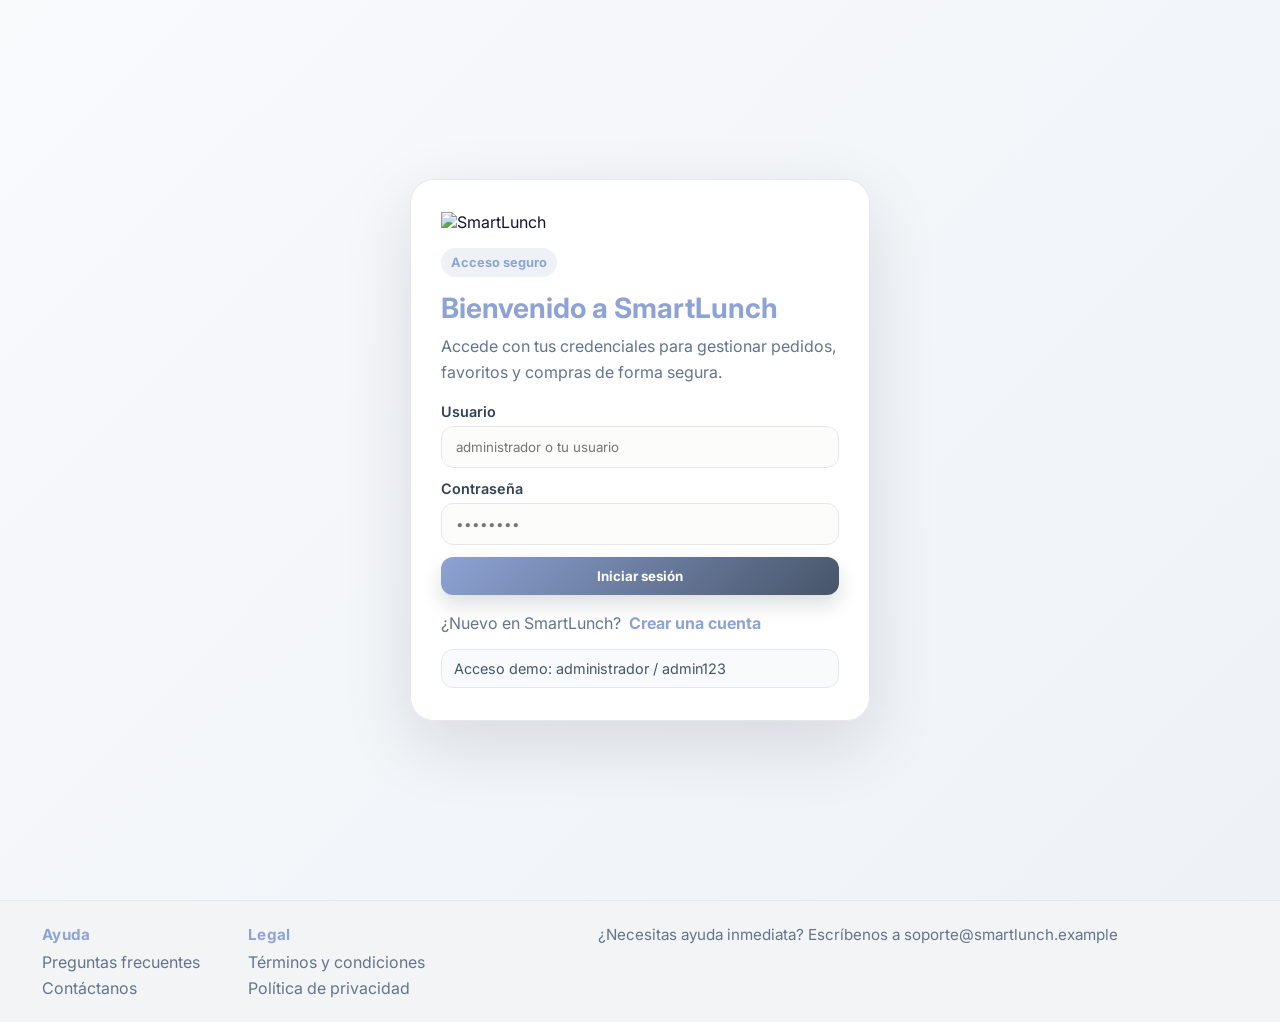
==== configuracion.html @ b1f84daf "initial commit" ====
<!DOCTYPE html>
<html lang="es">
<head>
  <script>
    (function() {
      try {
        const saved = localStorage.getItem('smartLunchTema') || 'claro';
        const isDark = saved === 'oscuro';
        document.documentElement.classList.toggle('theme-dark', isDark);
        document.documentElement.setAttribute('data-theme', isDark ? 'dark' : 'light');
        document.documentElement.style.colorScheme = isDark ? 'dark' : 'light';
        document.documentElement.style.backgroundColor = isDark ? '#020617' : '#f3f4f6';
        document.body && (document.body.style.backgroundColor = isDark ? '#020617' : '#f3f4f6');
      } catch (error) {}
    })();
  </script>
  <meta charset="UTF-8">
  <meta name="viewport" content="width=device-width, initial-scale=1.0">
  <title>SmartLunch | Configuración</title>
  <link rel="stylesheet" href="./style.css">
  <link rel="preconnect" href="https://fonts.googleapis.com">
  <link href="https://fonts.googleapis.com/css2?family=Poppins:wght@300;400;500;600;700&display=swap" rel="stylesheet">
</head>
<body>
  <div class="container">
    <aside class="sidebar">
      <div class="logo"><img src="./img/SmartLunch.png" class="logo-sidebar" alt="SmartLunch"> <span>SmartLunch</span></div>
      <ul>
        <li><a href="./index.html" data-module="inicio"></a></li>
        <li><a href="./favoritos.html" data-module="favoritos"></a></li>
        <li><a href="./historial.html" data-module="historial"></a></li>
        <li class="active"><a href="./configuracion.html" data-module="configuracion"></a></li>
        <li><a href="./intranet.html" data-module="intranet"></a></li>
        <li><a href="#" data-action="logout" onclick="cerrarSesion(); return false;"></a></li>
      </ul>
      <div class="sidebar-footer">
        <div class="footer-brand">
          <img class="footer-logo" alt="">
          <span data-config="siteName"></span>
        </div>
        <span class="footer-version" data-config="footerVersion"></span>
      </div>      
    </aside>

    <main class="main">
      <div class="main-content">
      <section class="panel">
        <div class="panel-head">
          <div>
            <p class="eyebrow">Tu cuenta</p>
            <h2>Configuración</h2>
          </div>
        </div>

        <div class="config-grid">
          <article class="card config-hero">
            <div class="config-avatar" id="avatar-inicial">U</div>
            <div class="config-user-info">
              <h3 id="perfil-nombre">-</h3>
              <p id="perfil-rol">-</p>
              <p id="perfil-correo">-</p>
            </div>
          </article>

          <article class="card config-card">
            <h3>🎨 Apariencia</h3>
            <p class="muted-text">Cambia el tema para adaptar la interfaz a tu preferencia.</p>
            <div class="btn-row">
              <button class="btn-primary" onclick="cambiarTema('oscuro')">🌙 Oscuro</button>
              <button class="btn-secondary" onclick="cambiarTema('claro')">☀️ Claro</button>
            </div>
          </article>

          <article class="card config-card">
            <h3>📧 Correo</h3>
            <form id="form-cambiar-correo" class="form-stack compact-form">
              <input type="email" id="nuevo-email" placeholder="Nuevo correo" required>
              <button class="btn-primary" type="submit">Actualizar correo</button>
            </form>
          </article>

          <article class="card config-card">
            <h3>🔐 Contraseña</h3>
            <form id="form-cambiar-password" class="form-stack compact-form">
              <input type="password" id="password-actual" placeholder="Contraseña actual" required>
              <input type="password" id="password-nueva" placeholder="Nueva contraseña" required>
              <input type="password" id="password-confirmar" placeholder="Confirmar contraseña" required>
              <button class="btn-primary" type="submit">Cambiar contraseña</button>
            </form>
          </article>
        </div>
      </section>
      </div>
      <footer class="global-footer">
        <div class="footer-inner">
          <div class="footer-columns">
            <div class="footer-col">
              <h4>Ayuda</h4>
              <ul>
                <li><a href="./faq.html">Preguntas frecuentes</a></li>
                <li><a href="mailto:soporte@smartlunch.example">Contáctanos</a></li>
              </ul>
            </div>
            <div class="footer-col">
              <h4>Legal</h4>
              <ul>
                <li><a href="./terminos.html">Términos y condiciones</a></li>
                <li><a href="./privacidad.html">Política de privacidad</a></li>
              </ul>
            </div>
          </div>
          <div class="footer-right">¿Necesitas ayuda inmediata? Escríbenos a <a href="mailto:soporte@smartlunch.example">soporte@smartlunch.example</a></div>
        </div>
      </footer>

    </main>

  </div>

  <script src="./variables.js"></script>
  <script src="./script.js"></script>
</body>
</html>
---- style.css ----
*:before,*:after{box-sizing:border-box}

*{margin:0;padding:0;box-sizing:border-box;font-family:'Inter','Segoe UI',Roboto,Arial,sans-serif}

:root{
  --bg:#f3f4f6;
  --surface:#ffffff;
  --surface-alt:#f8fafc;
  --border:#e5e7eb;
  --text:#111827;
  --muted:#64748b;
  --accent:#475569;
  --accent-strong:#8ea3d5;
  --accent-soft:#eef2f7;
  --shadow:0 16px 42px rgba(15,23,42,.07);
}

html{scroll-behavior:smooth;background:#f3f4f6;color:var(--text)}
html.theme-dark{background:#020617;color:#f8fafc}
html.theme-dark body{background:#020617;color:#f8fafc}
html.theme-dark body::before{background:radial-gradient(circle at top left,rgba(96,165,250,.14),transparent 38%)}
html.theme-dark .product-card{background:#111827;color:#f8fafc}
html.theme-dark #listaPedidos li{background:#111827;color:#f8fafc;border-color:rgba(255,255,255,.08)}
html.theme-dark #listaPedidos li small{color:#cbd5e1}
body{
  min-height:100vh;
  background:#f3f4f6;
  color:var(--text);
  overflow-x:hidden;
  margin:0;
  padding:0;
}
body::before{
  content:'';
  position:fixed;
  inset:0;
  pointer-events:none;
  background:radial-gradient(circle at top left,rgba(15,23,42,.06),transparent 32%);
  z-index:-1;
}
body.dark-mode{
  background:#020617;
  color:#f8fafc;
}
body.dark-mode::before{
  background:radial-gradient(circle at top left,rgba(96,165,250,.14),transparent 38%);
}
strong{font-weight:700;color:var(--text)}
html.theme-dark strong, .dark-mode strong{color:#f9fafb}
a{text-decoration:none;color:inherit}
img{max-width:100%;display:block}

.container{display:flex;min-height:100vh;background:transparent}

.sidebar{
  width:260px;
  background:linear-gradient(135deg,#0f172a 0%,#334155 100%);
  color:#fff;
  padding:28px 20px;
  position:sticky;top:0;height:100vh;
  display:flex;flex-direction:column;
  box-shadow:0 20px 50px rgba(15,23,42,.16);
  border-right:1px solid rgba(255,255,255,.1);
}
.logo{display:flex;align-items:center;justify-content:center;gap:12px;margin-bottom:30px;font-size:1.35rem;font-weight:700;letter-spacing:.01em}
.logo img{width:54px;height:54px;object-fit:contain}
.sidebar ul{list-style:none;display:flex;flex-direction:column;gap:8px;flex:1}
.sidebar li a{display:flex;align-items:center;gap:10px;padding:12px 14px;border-radius:12px;color:#f8fafc;transition:all .2s ease}
.sidebar li a:hover,.sidebar li.active a{background:rgba(255,255,255,.16);transform:translateX(2px)}
.sidebar-footer{display:flex;margin-top:auto;padding-top:16px;border-top:1px solid rgba(255,255,255,.16);justify-content:space-between;align-items:center;gap:10px;font-size:.9rem;color:#e2e8f0}

.main{flex:1;padding:28px 30px 40px;display:flex;flex-direction:column;gap:24px}
.hero-panel,.panel,.card,.pedido-card,.login-card,.modal-card,.stat-card,.inventory-item,.history-card,.info-card,.product-card{
  background:rgba(255,255,255,.94);
  border:1px solid var(--border);
  box-shadow:var(--shadow);
  backdrop-filter:blur(10px);
}
.hero-panel{
  border-radius:22px;
  padding:30px 32px;
  display:flex;
  justify-content:space-between;
  align-items:flex-start;
  gap:24px;
  background:#ffffff;
  border:1px solid #e6ecf2;
  box-shadow:0 18px 48px rgba(15,23,42,.08);
  position:relative;
}
.hero-panel::before{
  content:'';
  position:absolute;
  inset:0;
  border-radius:22px;
  pointer-events:none;
  background:linear-gradient(180deg,rgba(71,85,105,.03),transparent 60%);
}
.hero-panel > div{position:relative;z-index:1;}
.eyebrow{font-size:.78rem;font-weight:700;letter-spacing:.21em;text-transform:uppercase;color:#6b7280;margin-bottom:14px}
.hero-panel h1{font-size:2.35rem;margin-bottom:12px;color:#0f172a;line-height:1.08;max-width:540px}
.hero-panel p{color:#475569;max-width:560px;line-height:1.75}
.hero-actions{display:flex;align-items:center;gap:12px;position:relative;z-index:1}
.cart-button{position:relative;display:inline-flex;align-items:center;justify-content:center;width:54px;height:54px;padding:0;border:none;background:transparent;cursor:pointer;transition:all .2s ease;box-shadow:0 4px 18px rgba(15,23,42,.08);border-radius:16px}
.cart-button:hover{transform:translateY(-1px);box-shadow:0 10px 24px rgba(15,23,42,.12)}
.cart-icon{width:28px;height:28px;object-fit:contain}
.cart-badge{position:absolute;top:-8px;left:-8px;display:inline-flex;align-items:center;justify-content:center;width:22px;height:22px;background:#0f172a;color:#fff;border-radius:999px;font-size:.75rem;font-weight:700;box-shadow:0 10px 22px rgba(15,23,42,.18)}

.filters-panel{display:grid;grid-template-columns:repeat(4,minmax(0,1fr));gap:18px;align-items:end;padding:20px 2px}
.filter-group{display:flex;flex-direction:column;gap:8px}
.filter-group label{font-size:.85rem;font-weight:700;color:#475569;}
.filter-group select,
.filter-group input{width:100%;border:1px solid #d1d5db;padding:14px 16px;border-radius:14px;background:#fff;color:#0f172a;outline:none;transition:border-color .2s,box-shadow .2s}
.filter-group select:focus,
.filter-group input:focus{border-color:#2563eb;box-shadow:0 0 0 4px rgba(37,99,235,.12)}
.range-group .price-range{display:flex;flex-direction:column;gap:12px}
.price-slider-bar{position:relative;height:10px;background:#e5e7ef;border-radius:999px;overflow:hidden}
.price-slider-track{position:absolute;inset:0;background:#f3f4f8}
.price-slider-progress{position:absolute;top:0;bottom:0;left:0;width:0;background:linear-gradient(90deg,#2563eb,#93c5fd);border-radius:999px;transition:all .2s ease}
.price-range-inputs{display:grid;grid-template-columns:1fr auto 1fr;gap:10px;align-items:center}
.range-group .price-range span{color:#94a3b8;display:flex;justify-content:center}
.range-group .price-range input{min-width:0}
.search-group{grid-column:span 2}

.panel{border-radius:24px;padding:28px}
.panel-head{display:flex;justify-content:space-between;align-items:center;margin-bottom:22px;gap:12px}
.panel-head h2{font-size:1.15rem;color:#0f172a}
.panel-head span{color:#64748b;font-size:.95rem}
.productos-grid{display:grid;grid-template-columns:repeat(auto-fit,minmax(250px,1fr));gap:22px;align-items:start;justify-items:start}
.product-card{display:flex;flex-direction:column;gap:16px;padding:22px;border-radius:22px;position:relative;overflow:hidden;height:100%;min-height:260px;max-width:100%;background:#fff;color:#111827;border:1px solid #e6ecf2}
.product-card::before{content:'';position:absolute;inset:0;background:linear-gradient(180deg,rgba(255,255,255,.46),transparent);pointer-events:none}
.product-card img{width:100%;height:200px;object-fit:cover;border-radius:16px;background:#f8fafc}
.meta{display:flex;justify-content:space-between;align-items:flex-start;gap:12px}
.meta h3{font-size:1.02rem;color:#0f172a;margin:0}
.price{font-weight:700;color:#1d4ed8}
.stock{font-size:.9rem;color:#64748b}
.product-card .btn-primary{width:100%;margin-top:auto}
.estrella{position:absolute;top:18px;right:18px;background:rgba(255,255,255,.88);color:#64748b;border:1px solid #e5e7eb;border-radius:999px;width:34px;height:34px;display:grid;place-items:center;font-size:1rem;cursor:pointer;transition:all .2s ease}
.estrella.active{background:#1d4ed8;color:#fff;border-color:#1d4ed8}
.estrella:hover{transform:scale(1.05)}

.panel-cart{padding:28px 28px 32px}
.cart-list{display:grid;gap:16px}
.cart-item{border:1px solid #e6ecf2;border-radius:18px;padding:22px;background:#fff;display:grid;grid-template-columns:1fr auto;gap:18px;align-items:center}
.cart-item-main{display:flex;flex-direction:column;gap:10px}
.cart-item-main h3{font-size:1rem;color:#0f172a;margin:0}
.cart-item-meta{display:flex;justify-content:space-between;align-items:center;gap:12px;font-size:.95rem;color:#475569}
.cart-item-controls{display:flex;align-items:center;gap:10px}
.cart-item-controls button{min-width:40px;padding:10px;border-radius:12px}
.btn-link{background:none;border:none;color:#2563eb;font-weight:700;cursor:pointer;padding:0}
.btn-link:hover{text-decoration:underline}
.checkout-summary{margin-top:24px;padding:24px;border-radius:18px;background:#f8fafc;border:0px solid #e2e8f0;display:flex;justify-content:space-between;align-items:center;gap:20px}
.checkout-summary strong{font-size:1.4rem;color:#0f172a}
.secondary-link{display:inline-flex;align-items:center;gap:8px;color:#475569;font-weight:700;text-decoration:none;border:1px solid #e2e8f0;padding:12px 18px;border-radius:999px;transition:all .2s ease}
.secondary-link:hover{background:#eff6ff;border-color:#dbeafe}
/* Carrito en modo oscuro */
html.theme-dark .popup-card .cart-item,
.dark-mode .popup-card .cart-item{
    background:linear-gradient(180deg,#1e293b,#111827);
    border:1px solid rgba(255,255,255,.08);
    color:#f8fafc;
}

html.theme-dark .popup-card .cart-item h3,
.dark-mode .popup-card .cart-item h3{
    color:#f8fafc;
}

html.theme-dark .popup-card .cart-item-meta,
.dark-mode .popup-card .cart-item-meta{
    color:#cbd5e1;
}

html.theme-dark .popup-card .checkout-summary,
.dark-mode .popup-card .checkout-summary{
    background:#111827;
    border-top:1px solid rgba(255,255,255,.08);
}

html.theme-dark .popup-card .checkout-summary strong,
.dark-mode .popup-card .checkout-summary strong{
    color:#f8fafc;
}
@media(max-width:1100px){
  .filters-panel{grid-template-columns:1fr 1fr}
  .panel{padding:24px}
}

@media(max-width:800px){
  .hero-panel{flex-direction:column;align-items:flex-start}
  .filters-panel{grid-template-columns:1fr}
  .panel-head{flex-direction:column;align-items:flex-start}
  .checkout-summary{flex-direction:column;align-items:flex-start}
}

.search-bar{display:flex;align-items:center}
.search-bar input,.form-stack input,.form-stack select,.form-group input{
  width:100%;border:1px solid #dbe7f7;padding:12px 14px;border-radius:12px;background:#fff;color:#111827;outline:none;transition:border-color .2s,box-shadow .2s
}
.search-bar input:focus,.form-stack input:focus,.form-stack select:focus,.form-group input:focus{border-color:#475569;box-shadow:0 0 0 3px rgba(71,85,105,.14)}

.categorias{display:flex;flex-wrap:wrap;gap:12px}
.categoria{border:1px solid #dbe7f7;padding:11px 16px;border-radius:999px;background:#fff;color:#334155;cursor:pointer;transition:all .2s ease;font-weight:600}
.categoria.active,.categoria:hover{background:#334155;color:#fff;border-color:#334155}

.panel{border-radius:24px;padding:24px}
.panel-head{display:flex;justify-content:space-between;align-items:center;margin-bottom:18px;gap:12px}
.panel-head h2{font-size:1.1rem;color:#0f172a}
.panel-head span{color:#64748b;font-size:.95rem}
.productos-grid{display:grid;grid-template-columns:repeat(auto-fit,minmax(220px,1fr));gap:20px;align-items:start;justify-items:start}
.product-card{display:flex;flex-direction:column;gap:12px;padding:18px;border-radius:20px;position:relative;overflow:hidden;height:100%;min-height:220px;max-width:260px;width:100%;background:#ffffff;color:#111827}
#favoritos-grid.productos-grid{display:flex;flex-wrap:wrap;justify-content:flex-start;align-items:stretch;gap:20px}
#favoritos-grid .product-card{flex:0 0 min(100%, 260px);max-width:260px;width:100%}
.product-card img{width:100%;height:180px;object-fit:cover;border-radius:14px;background:#f3f7ff}
.meta{display:flex;justify-content:space-between;align-items:center;gap:8px}
.meta:last-child{margin-top:auto}
.meta h3{font-size:1rem;color:#0f172a}
.price{font-weight:700;color:#2563eb}
.stock{font-size:.9rem;color:#64748b}
html.theme-dark .product-card, .dark-mode .product-card{background:#111827;color:#f8fafc;border-color:rgba(255,255,255,.08)}
html.theme-dark .product-card .meta h3, .dark-mode .product-card .meta h3{color:#f8fafc}
html.theme-dark .product-card .price, .dark-mode .product-card .price{color:#93c5fd}
html.theme-dark .product-card .stock, .dark-mode .product-card .stock{color:#cbd5e1}
.estrella{position:absolute;top:12px;right:12px;background:#f8fafc;color:#94a3b8;border:1px solid #e2e8f0;border-radius:999px;width:36px;height:36px;display:grid;place-items:center;box-shadow:0 6px 12px rgba(15,23,42,.08);cursor:pointer;transition:all .2s ease}
.estrella.active{background:#fef3c7;color:#d97706;border-color:#fcd34d}
.config-grid{display:grid;grid-template-columns:repeat(2,minmax(0,1fr));gap:20px}
.config-hero{display:flex;align-items:center;gap:16px;padding:20px;border-radius:20px}
.config-avatar{width:56px;height:56px;border-radius:50%;display:grid;place-items:center;background:linear-gradient(135deg,#2563eb,#1d4ed8);color:#fff;font-size:1.3rem;font-weight:700}
.config-user-info{display:flex;flex-direction:column;gap:6px}
.config-user-info h3{font-size:1.05rem;color:#0f172a}
.config-user-info p{color:#64748b;font-size:.95rem}
.config-card .form-stack{margin-top:10px}
.compact-form{gap:8px}
.history-list{list-style:none;display:grid;grid-template-columns:repeat(2,minmax(0,1fr));gap:16px}
.history-card{display:flex;flex-direction:column;gap:12px;padding:18px;border-radius:18px;background:#f8fafc;border:1px solid #e5e7eb;cursor:pointer;transition:transform .2s ease, box-shadow .2s ease}
.history-card:hover{transform:translateY(-2px);box-shadow:0 8px 18px rgba(15,23,42,.08)}
.history-top{display:flex;justify-content:space-between;align-items:center;gap:8px}
.history-status{display:inline-flex;align-items:center;gap:6px;padding:6px 10px;border-radius:999px;font-size:.8rem;font-weight:700}
.history-status.pending{background:#fef3c7;color:#b45309}
.history-status.approved{background:#dcfce7;color:#15803d}
.history-meta{display:flex;flex-direction:column;gap:6px;color:#64748b;font-size:.92rem}
.history-products{display:flex;flex-wrap:wrap;gap:8px}
.history-product-chip{display:inline-flex;align-items:center;gap:8px;padding:7px 10px;border-radius:999px;background:#fff;border:1px solid #e5e7eb;font-size:.8rem;color:#334155}
.history-product-chip img{width:22px;height:22px;border-radius:50%;object-fit:cover}
.history-details{display:flex;justify-content:space-between;align-items:center;font-size:.9rem;color:#475569}
.app-footer{display:flex;justify-content:space-between;align-items:center;margin-top:24px;padding:14px 18px;border-top:1px solid #e5e7eb;color:#64748b;font-size:.9rem}
.global-footer{border-top:1px solid var(--border);background:transparent;padding:24px 30px;color:var(--muted)}
.global-footer .footer-inner{max-width:1100px;margin:0;display:flex;justify-content:space-between;align-items:flex-start;gap:24px;padding:0 12px;width:100%}
.global-footer .footer-columns{display:flex;gap:48px;align-items:flex-start}
.global-footer .footer-col h4{font-size:0.95rem;margin:0 0 8px 0;color:var(--accent-strong);letter-spacing:.02em}
.global-footer .footer-col ul{list-style:none;padding:0;margin:0;display:flex;flex-direction:column;gap:6px}
.global-footer .footer-col a{color:var(--muted);text-decoration:none}
.global-footer .footer-col a:hover{color:var(--accent)}
.global-footer .footer-right{min-width:160px;text-align:right;color:var(--muted);font-size:0.95rem}

@media (max-width:900px){
  .global-footer .footer-inner{margin-left:0;flex-direction:column;align-items:flex-start}
  .global-footer .footer-right{text-align:left;margin-top:12px}
}

/* For pages without a left sidebar (login, landing), disable the left offset */
.global-footer.no-sidebar .footer-inner{margin-left:0}

/* Sidebar footer small logo to avoid layout shift */
.sidebar-footer .footer-logo{width:18px;height:18px;object-fit:contain}
.sidebar-footer .footer-brand{align-items:center;display:flex;gap:8px}
.intranet-footer-card{display:flex;justify-content:space-between;align-items:center;margin-top:16px;padding:14px 16px;border-radius:16px;background:#f8fafc;border:1px solid #e5e7eb}
.subtabs-row{display:flex;gap:10px;margin:12px 0 14px}
.subtab-btn{border:none;padding:9px 12px;border-radius:999px;background:#eff6ff;color:#2563eb;font-weight:700;cursor:pointer}
.subtab-btn.active{background:#2563eb;color:#fff}
.subtab-panel{display:block}
.btn-primary,.btn-secondary,.btn-full{border:none;border-radius:12px;padding:11px 14px;font-weight:700;cursor:pointer;transition:all .2s ease}
.btn-primary{background:linear-gradient(135deg,var(--accent-strong) 0%,var(--accent) 100%);color:#fff;box-shadow:0 10px 20px rgba(15,23,42,.14)}
.btn-primary:hover{transform:translateY(-1px);box-shadow:0 14px 24px rgba(15,23,42,.18)}
.btn-secondary{background:var(--surface-alt);color:var(--text);border:1px solid var(--border)}
.btn-secondary:hover{background:#eef2f7}
.btn-full{width:100%}

.pedido{width:320px;padding:24px 20px;background:#fcfdff;border-left:1px solid #e5e7eb;backdrop-filter:blur(12px)}
.pedido-card{padding:20px;border-radius:24px;display:flex;flex-direction:column;gap:16px}
.pedido-card h2{font-size:1.1rem;color:#0f172a}
#listaPedidos{list-style:none;display:flex;flex-direction:column;gap:10px;padding:0;margin:0}
#listaPedidos li{padding:12px;border-radius:12px;background:#f8fafc;color:#334155;display:flex;justify-content:space-between;align-items:center;gap:8px}
.btn-row{display:flex;gap:8px;flex-wrap:wrap}
.pedido-total{display:flex;justify-content:space-between;font-weight:700;color:#0f172a;padding-top:4px}
.info-card{background:#f8fafc;padding:16px;border-radius:16px;border:1px solid #e5e7eb}
.info-card h3{font-size:1rem;margin-bottom:10px;color:#0f172a}
.paso{display:flex;align-items:center;gap:10px;margin-bottom:10px;color:#475569}
.paso img{width:36px;height:36px;object-fit:contain}

.timeline{list-style:none;display:flex;flex-direction:column;gap:10px;padding:0;margin:0}
.timeline li,.inventory-item{padding:14px;border-radius:14px;background:#f8fafc;border:1px solid #e5e7eb}
.empty-state{padding:20px;border-radius:14px;background:#f8fafc;color:#64748b;text-align:center}

.grid-2{display:grid;grid-template-columns:repeat(2,minmax(0,1fr));gap:20px}
.stats-grid{display:grid;grid-template-columns:repeat(3,minmax(0,1fr));gap:16px;margin-bottom:20px}
.stat-card{padding:16px 18px;border-radius:18px}
.stat-card h3{font-size:.95rem;color:#64748b;margin-bottom:8px}
.stat-card p{font-size:1.5rem;font-weight:700;color:#2563eb}
.inventory-list{display:flex;flex-direction:column;gap:10px}
.inventory-item{display:flex;justify-content:space-between;align-items:center;gap:10px}
.pill{display:inline-block;background:#eff6ff;color:#2563eb;padding:5px 9px;border-radius:999px;font-size:.8rem;font-weight:600}

.login-container{min-height:100vh;display:grid;place-items:center;padding:20px;background:linear-gradient(135deg,#f8fafc 0%,#eef2f7 100%)}
.login-card{width:min(460px,100%);padding:32px 30px;border-radius:24px;text-align:left;background:rgba(255,255,255,.96);border:1px solid var(--border);box-shadow:0 24px 70px rgba(15,23,42,.12)}
.login-logo{width:110px;max-width:100%;height:auto;display:block;margin:0 0 16px;object-fit:contain}
.login-badge{display:inline-flex;align-items:center;gap:8px;padding:7px 10px;border-radius:999px;background:var(--accent-soft);color:var(--accent-strong);font-size:.8rem;font-weight:700;margin-bottom:14px}
.login-card h2{font-size:1.75rem;color:var(--accent-strong);margin-bottom:8px;line-height:1.25}
.login-subtitle{color:var(--muted);margin-bottom:18px;line-height:1.6}
.form-group{margin-bottom:12px;text-align:left}
.form-group label{display:block;font-size:.9rem;font-weight:600;color:#334155;margin-bottom:6px}
.form-group input{border:1px solid var(--border);background:#fcfcfb}
.helper-box{margin-top:16px;padding:10px 12px;border-radius:12px;background:var(--surface-alt);color:#475569;font-size:.9rem;border:1px solid var(--border)}
.login-footer{margin-top:18px;display:flex;justify-content:flex-start;gap:8px;color:var(--muted);flex-wrap:wrap}
.login-footer a{color:var(--accent-strong);font-weight:700}

.modal-overlay{position:fixed;inset:0;background:rgba(15,23,42,.48);display:grid;place-items:center;padding:20px;z-index:50}
.modal-card{width:min(480px,100%);padding:22px;border-radius:24px;background:var(--surface);border:1px solid var(--border)}
.modal-card h3{margin-bottom:8px;color:#0f172a}
.modal-card p{color:#64748b;margin-bottom:12px}
.form-stack{display:flex;flex-direction:column;gap:10px}
.receipt{background:#f8fafc;border:1px solid #e5e7eb;border-radius:14px;padding:14px;display:flex;flex-direction:column;gap:8px}

html.theme-dark .hero-panel, .dark-mode .hero-panel,
html.theme-dark .panel, .dark-mode .panel,
html.theme-dark .card, .dark-mode .card,
html.theme-dark .pedido-card, .dark-mode .pedido-card,
html.theme-dark .login-card, .dark-mode .login-card,
html.theme-dark .modal-card, .dark-mode .modal-card,
html.theme-dark .stat-card, .dark-mode .stat-card,
html.theme-dark .inventory-item, .dark-mode .inventory-item,
html.theme-dark .timeline li, .dark-mode .timeline li,
html.theme-dark .empty-state, .dark-mode .empty-state,
html.theme-dark .info-card, .dark-mode .info-card,
html.theme-dark .product-card, .dark-mode .product-card,
html.theme-dark .order-item, .dark-mode .order-item,
html.theme-dark .history-card, .dark-mode .history-card,
html.theme-dark .intranet-footer-card, .dark-mode .intranet-footer-card{background:#111827;color:#e5eefc;border-color:rgba(255,255,255,.08)}
html.theme-dark .panel-head h2, .dark-mode .panel-head h2,
html.theme-dark .meta h3, .dark-mode .meta h3,
html.theme-dark .pedido-card h2, .dark-mode .pedido-card h2,
html.theme-dark .login-card h2, .dark-mode .login-card h2,
html.theme-dark .modal-card h3, .dark-mode .modal-card h3,
html.theme-dark .section-header h3, .dark-mode .section-header h3,
html.theme-dark .order-item strong, .dark-mode .order-item strong,
html.theme-dark .config-user-info h3, .dark-mode .config-user-info h3,
html.theme-dark .product-card h3, .dark-mode .product-card h3{color:#f8fbff}
html.theme-dark .hero-panel{background:linear-gradient(135deg,#111827 0%,#1f2937 100%)}
html.theme-dark .hero-panel h1, .dark-mode .hero-panel h1,
html.theme-dark .panel-head h2, .dark-mode .panel-head h2,
html.theme-dark .meta h3, .dark-mode .meta h3,
html.theme-dark .pedido-card h2, .dark-mode .pedido-card h2,
html.theme-dark .login-card h2, .dark-mode .login-card h2,
html.theme-dark .modal-card h3, .dark-mode .modal-card h3,
html.theme-dark .section-header h3, .dark-mode .section-header h3,
html.theme-dark .order-item strong, .dark-mode .order-item strong,
html.theme-dark .config-user-info h3, .dark-mode .config-user-info h3,
html.theme-dark .product-card h3, .dark-mode .product-card h3{color:#f8fbff}
html.theme-dark .hero-panel p, .dark-mode .hero-panel p,
html.theme-dark .panel-head span, .dark-mode .panel-head span,
html.theme-dark .stock, .dark-mode .stock,
html.theme-dark .login-subtitle, .dark-mode .login-subtitle,
html.theme-dark .login-footer, .dark-mode .login-footer,
html.theme-dark .helper-box, .dark-mode .helper-box,
html.theme-dark .info-card, .dark-mode .info-card,
html.theme-dark .receipt, .dark-mode .receipt,
html.theme-dark .muted-text, .dark-mode .muted-text,
html.theme-dark .order-item small, .dark-mode .order-item small,
html.theme-dark .config-user-info p, .dark-mode .config-user-info p,
html.theme-dark .history-meta, .dark-mode .history-meta,
html.theme-dark .history-details, .dark-mode .history-details{color:#cbd5e1}
html.theme-dark .search-bar input, .dark-mode .search-bar input,
html.theme-dark .form-stack input, .dark-mode .form-stack input,
html.theme-dark .form-stack select, .dark-mode .form-stack select,
html.theme-dark .form-group input, .dark-mode .form-group input,
html.theme-dark .payment-option, .dark-mode .payment-option,
html.theme-dark .payment-summary, .dark-mode .payment-summary,
html.theme-dark .popup-card, .dark-mode .popup-card,
html.theme-dark .receipt, .dark-mode .receipt,
html.theme-dark .helper-box, .dark-mode .helper-box,
html.theme-dark .history-product-chip, .dark-mode .history-product-chip{background:#0f172a;color:#f8fbff;border-color:#334155}
html.theme-dark .categoria, .dark-mode .categoria,
html.theme-dark .btn-secondary, .dark-mode .btn-secondary{background:#1f2937;color:#e5eefc}
html.theme-dark .btn-secondary:hover, .dark-mode .btn-secondary:hover{background:#334155}
html.theme-dark .sidebar, .dark-mode .sidebar{background:linear-gradient(180deg,#020617 0%,#111827 100%)}
html.theme-dark .pill, .dark-mode .pill{background:#1f2937;color:#93c5fd}
html.theme-dark .pill-muted, .dark-mode .pill-muted{background:#1f2937;color:#cbd5e1}
html.theme-dark .estrella, .dark-mode .estrella{background:#1f2937;color:#94a3b8;border-color:#334155}
html.theme-dark .estrella.active, .dark-mode .estrella.active{background:#3f2e00;color:#fbbf24;border-color:#f59e0b}
html.theme-dark .history-product-chip, .dark-mode .history-product-chip{background:#1f2937;border-color:#334155;color:#e2e8f0}
html.theme-dark .sidebar li a:hover, .dark-mode .sidebar li a:hover,
html.theme-dark .sidebar li.active a, .dark-mode .sidebar li.active a{background:rgba(255,255,255,.12)}
html.theme-dark .popup-card h3, .dark-mode .popup-card h3,
html.theme-dark .payment-summary strong, .dark-mode .payment-summary strong{color:#f8fbff}

.tabs-row{display:flex;flex-wrap:wrap;gap:10px;margin:16px 0 18px}
.tab-btn{border:none;padding:10px 14px;border-radius:999px;background:#eef4ff;color:#2563eb;font-weight:700;cursor:pointer}
.tab-btn.active{background:#2563eb;color:#fff}
.tab-panel{display:block}
.section-header{display:flex;justify-content:space-between;align-items:center;gap:10px;margin-bottom:12px}
.section-header h3{font-size:1rem;color:#0f172a}
.muted-text{color:#64748b;font-size:.95rem;margin-bottom:12px;line-height:1.5}
.order-dashboard{display:grid;grid-template-columns:repeat(2,minmax(0,1fr));gap:16px}
.order-list{list-style:none;display:flex;flex-direction:column;gap:12px}
.order-item{display:flex;justify-content:space-between;align-items:flex-start;gap:12px;padding:14px 15px;border-radius:16px;background:#f8fafc;border:1px solid #e5e7eb}
.order-item-main{display:flex;flex-direction:column;gap:6px;flex:1}
.order-item strong{color:#11253f}
.order-item small,.order-item .muted-text{color:#64748b}
.order-item .pill{background:#dbeafe;color:#1d4ed8}
.pill-muted{display:inline-block;background:#f1f5f9;color:#475569;padding:5px 9px;border-radius:999px;font-size:.8rem;font-weight:600}
.stock-control{display:flex;align-items:center;gap:8px}
.stock-control input{width:80px;padding:8px 10px;border:1px solid #dbe7f7;border-radius:10px}
.stock-control input:focus{outline:none;border-color:#2563eb;box-shadow:0 0 0 2px rgba(37,99,235,.15)}

@media(max-width:1100px){
  .container{flex-direction:column}
  .sidebar{width:100%;height:auto;position:relative}
  .pedido{width:100%}
  .hero-panel{flex-direction:column;align-items:flex-start}
  .grid-2,.stats-grid,.order-dashboard,.config-grid,.history-list{grid-template-columns:1fr}
}

@media(max-width:700px){
  .main{padding:20px}
  .productos-grid{grid-template-columns:1fr}
  .product-card img{height:170px}
  .inventory-item,.order-item,.config-hero{flex-direction:column;align-items:flex-start}
  .panel-head{flex-direction:column;align-items:flex-start}
  .app-footer{flex-direction:column;align-items:flex-start;gap:8px}
  .payment-methods{grid-template-columns:1fr}
}

.popup-dialog{position:fixed;inset:0;background:rgba(2,6,23,.62);display:grid;place-items:center;padding:20px;z-index:60}
.popup-card{width:min(820px,100%);max-height:90vh;padding:20px;border-radius:18px;background:#fff;box-shadow:0 30px 80px rgba(2,6,23,.48);border:1px solid #e5e7eb;display:flex;flex-direction:column;gap:12px;overflow:auto;-webkit-overflow-scrolling:touch}
.popup-card h3{color:#0f172a;margin:0}
.payment-methods{display:grid;grid-template-columns:repeat(3,minmax(0,1fr));gap:10px}
.payment-option{border:1px solid #dbe7f7;background:#fff;color:#334155;padding:12px 10px;border-radius:12px;cursor:pointer;display:flex;flex-direction:column;align-items:center;gap:6px;font-weight:600;transition:all .2s ease}
.payment-option.selected{border-color:#2563eb;box-shadow:0 0 0 3px rgba(37,99,235,.15);background:#eff6ff}
.payment-icon{font-size:1.2rem}
.payment-summary{display:flex;justify-content:space-between;align-items:center;padding:12px 14px;border-radius:12px;background:#eff6ff;color:#0f172a;font-size:1rem}
.payment-processing-panel{display:flex;flex-direction:column;gap:14px}
.payment-processing{display:flex;flex-direction:column;gap:12px}
.payment-visual{display:flex;flex-direction:column;align-items:center;gap:12px;padding:16px;border-radius:16px;background:linear-gradient(135deg,#f8fafc,#eef4ff);border:1px solid #e5e7eb}
.payment-visual-caption{font-size:.95rem;color:#475569;font-weight:600;text-align:center}
.payment-amount-pill{display:inline-flex;align-items:center;justify-content:center;padding:8px 12px;border-radius:999px;background:#fff;border:1px solid #dbe7f7;color:#0f172a;font-weight:700}
.qr-simulator{display:grid;grid-template-columns:repeat(7,12px);gap:6px;padding:14px;border-radius:16px;background:#fff;border:1px solid #dbe7f7}
.qr-simulator span{width:12px;height:12px;border-radius:3px;background:#0f172a}
.qr-simulator .qr-block{background:#2563eb}
.payment-app-phone{width:min(260px,100%);border-radius:18px;background:linear-gradient(135deg,#111827,#334155);color:#fff;padding:14px;box-shadow:0 18px 40px rgba(15,23,42,.18)}
.payment-app-top{font-weight:800;letter-spacing:.08em;text-transform:uppercase;font-size:.8rem;color:#cbd5e1;margin-bottom:12px}
.payment-app-body{display:flex;flex-direction:column;gap:8px;padding:12px;border-radius:12px;background:rgba(255,255,255,.12)}
.payment-app-amount{font-size:1.2rem;font-weight:800}
.payment-app-user{font-size:.9rem;color:#e2e8f0}
.payment-card-sim{width:min(280px,100%);padding:18px;border-radius:18px;background:linear-gradient(135deg,#1e293b,#0f172a);color:#fff;box-shadow:0 18px 38px rgba(15,23,42,.18)}
.payment-card-chip{width:44px;height:32px;border-radius:8px;background:#fbbf24;margin-bottom:18px}
.payment-card-line{height:10px;border-radius:999px;background:rgba(255,255,255,.75);margin-bottom:10px}
.payment-card-line.short{width:60%;background:rgba(255,255,255,.45)}
.payment-processing-status{display:flex;align-items:center;justify-content:center;gap:10px;color:#475569;font-weight:600}
.payment-processing-spinner{width:16px;height:16px;border:2px solid rgba(37,99,235,.2);border-top-color:#2563eb;border-radius:999px;animation:spin .8s linear infinite}
@keyframes spin{to{transform:rotate(360deg)}}
.dark-mode .popup-card{background:#0b1220;border-color:rgba(255,255,255,.06);color:#e5eefc}
.dark-mode .popup-card h3{color:#f8fbff}
.dark-mode .payment-option{background:#071026;color:#e5eefc;border-color:#1f2a3a}
.dark-mode .payment-option.selected{background:#0e1a2a;border-color:#60a5fa}
html.theme-dark .payment-visual, .dark-mode .payment-visual{background:#0f172a;border-color:#334155}
html.theme-dark .payment-visual-caption, .dark-mode .payment-visual-caption{color:#cbd5e1}
html.theme-dark .payment-amount-pill, .dark-mode .payment-amount-pill{background:#111827;color:#f8fbff;border-color:#334155}
html.theme-dark .payment-processing-status, .dark-mode .payment-processing-status{color:#cbd5e1}
html.theme-dark .cart-icon, .dark-mode .cart-icon{filter:brightness(0) invert(1)}

/* Cart modal scrolling */
.popup-card .cart-list{overflow:auto;max-height:48vh;padding-right:6px;display:grid;gap:12px}
.popup-card .modal-header{display:flex;justify-content:space-between;align-items:center;gap:12px}
.popup-card .modal-close{background:transparent;border:none;font-size:22px;line-height:1;cursor:pointer;color:#64748b}

/* Reduce overlay on product cards so images pop more */
.product-card::before{content:'';position:absolute;inset:0;background:linear-gradient(180deg,rgba(255,255,255,.12),transparent);pointer-events:none}
.product-card img{width:100%;height:200px;object-fit:cover;border-radius:16px;background:#f8fafc;opacity:1;filter:contrast(1.03) saturate(1.06)}

/* ensure favorite star sits above the image and overlay */
.product-card{position:relative}
.product-card::before{z-index:0}
.product-card img{position:relative;z-index:1}
.estrella{z-index:22}

/* Improved cart item layout inside modal */
.popup-card .cart-item{display:flex;align-items:center;justify-content:space-between;gap:12px;padding:12px;border-radius:12px;background:linear-gradient(180deg,#ffffff,#fbfdff);border:1px solid #eef3fb}
.popup-card .cart-item .cart-item-main{display:flex;gap:12px;align-items:center}
.popup-card .cart-item img{width:48px;height:48px;object-fit:cover;border-radius:8px}
.popup-card .cart-item .cart-item-controls{display:flex;align-items:center;gap:8px}
.popup-card .cart-item .cart-item-controls button{min-width:36px;padding:8px;border-radius:8px}
.popup-card .cart-item-meta{min-width:110px;text-align:right;display:flex;flex-direction:column;align-items:flex-end;gap:6px}
.popup-card .cart-item .btn-remove{background:linear-gradient(135deg,var(--accent-strong) 0%,var(--accent) 100%);border:none;color:#fff;font-weight:700;padding:6px 8px;border-radius:8px;cursor:pointer;font-size:14px;display:inline-flex;align-items:center;justify-content:center;min-width:36px}
.popup-card .cart-item .btn-remove:hover{transform:translateY(-1px);box-shadow:0 8px 18px rgba(15,23,42,.12)}

/* Make checkout summary stick to bottom on tall modals */
.popup-card .checkout-summary{margin-top:12px;padding-top:12px;border-top:1px solid #eef3fb;display:flex;align-items:center;justify-content:space-between;gap:12px}
.popup-card .checkout-summary .summary-left{display:flex;flex-direction:column;gap:6px}
.popup-card .checkout-summary .summary-right{display:flex;align-items:center;gap:12px;flex:0 0 auto}
.popup-card .checkout-summary strong{font-size:1.05rem;color:#0f172a;white-space:nowrap;min-width:64px;text-align:right}
#modal-checkout-button{padding:10px 14px;font-size:0.95rem}

/* Card field inputs inside modal match form styling */
.popup-card .card-fields input{
  width:100%;
  border:1px solid #d1d5db;
  padding:12px 14px;
  border-radius:12px;
  background:#fff;
  color:#0f172a;
  outline:none;
  transition:border-color .15s, box-shadow .15s;
}
.popup-card .card-fields input:focus{border-color:#2563eb;box-shadow:0 0 0 6px rgba(37,99,235,.08)}
.popup-card .card-fields input::placeholder{color:#94a3b8}
.dark-mode .payment-summary{background:#172033;color:#f8fbff}
.dark-mode .sidebar-footer,.dark-mode .main,.dark-mode .pedido{background:transparent}
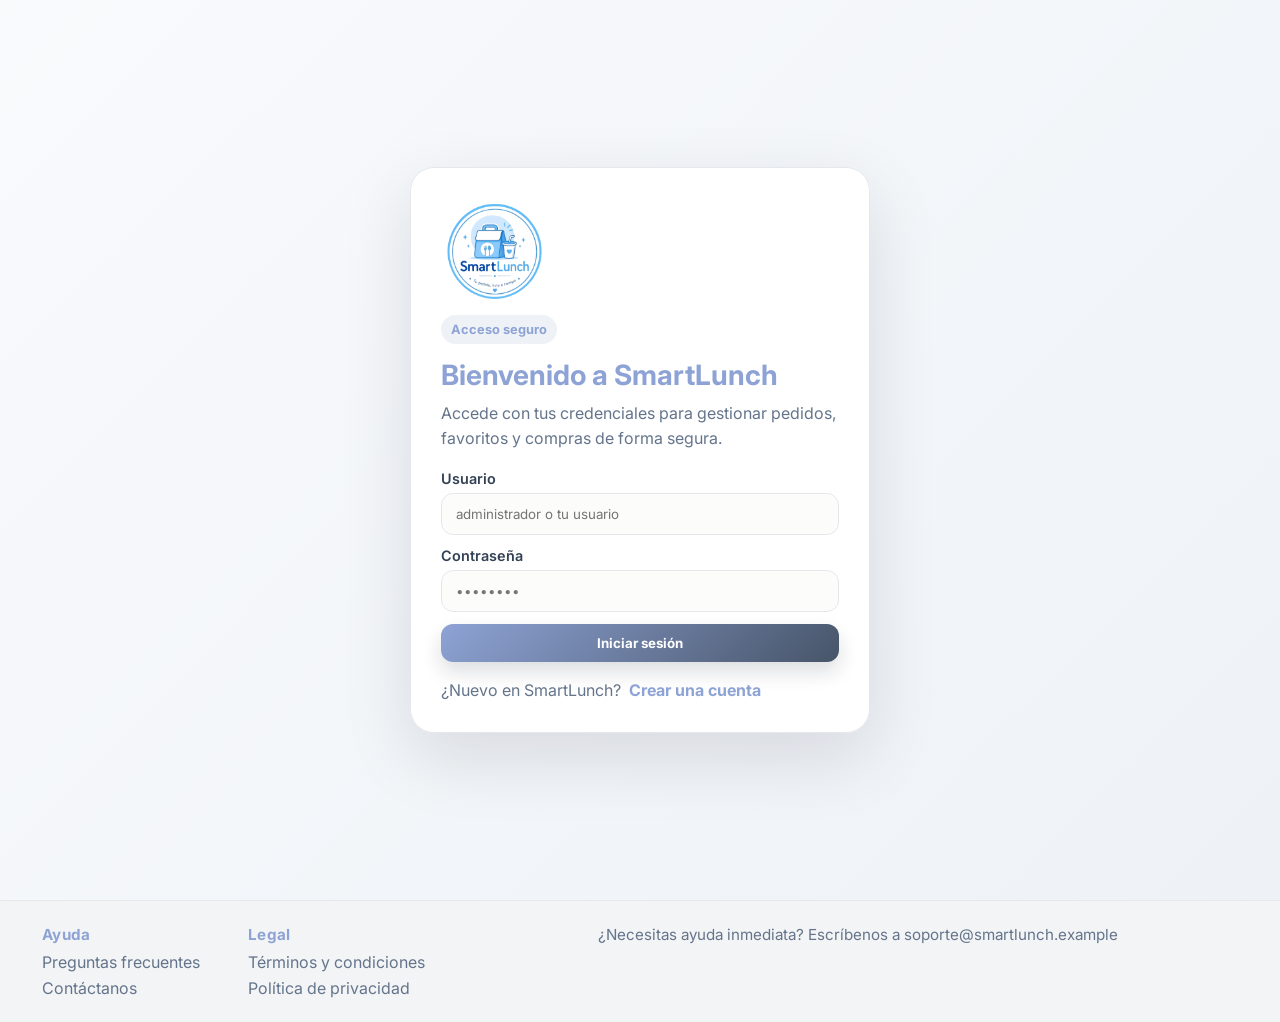
==== commit ff06dfa8: "Manejo premium, qr e impresion" ====
--- a/configuracion.html
+++ b/configuracion.html
@@ -29,6 +29,7 @@
         <li><a href="./index.html" data-module="inicio"></a></li>
         <li><a href="./favoritos.html" data-module="favoritos"></a></li>
         <li><a href="./historial.html" data-module="historial"></a></li>
+        <li><a href="./premium.html" data-module="premium"></a></li>
         <li class="active"><a href="./configuracion.html" data-module="configuracion"></a></li>
         <li><a href="./intranet.html" data-module="intranet"></a></li>
         <li><a href="#" data-action="logout" onclick="cerrarSesion(); return false;"></a></li>
@@ -57,6 +58,7 @@
             <div class="config-avatar" id="avatar-inicial">U</div>
             <div class="config-user-info">
               <h3 id="perfil-nombre">-</h3>
+              <span id="premium-badge" class="premium-badge" style="display:none">⭐ Premium</span>
               <p id="perfil-rol">-</p>
               <p id="perfil-correo">-</p>
             </div>
--- a/style.css
+++ b/style.css
@@ -229,6 +229,16 @@
 .config-user-info{display:flex;flex-direction:column;gap:6px}
 .config-user-info h3{font-size:1.05rem;color:#0f172a}
 .config-user-info p{color:#64748b;font-size:.95rem}
+.premium-badge{display:inline-flex;align-items:center;gap:6px;padding:4px 10px;border-radius:999px;background:linear-gradient(135deg,#fbbf24,#f59e0b);color:#78350f;font-size:.78rem;font-weight:700;width:fit-content}
+.premium-note{margin:4px 0 0;font-size:.82rem;color:#059669;font-weight:600}
+.premium-layout{display:grid;grid-template-columns:1.1fr .9fr;gap:20px}
+.premium-plan-card{display:flex;flex-direction:column;gap:14px;padding:24px;border:1px solid rgba(245,158,11,.18);background:linear-gradient(180deg,rgba(255,251,235,.85),#fff)}
+.premium-plan-card.premium-plan-active{border-color:rgba(245,158,11,.45);box-shadow:0 18px 40px rgba(245,158,11,.12)}
+.premium-price{font-size:2rem;font-weight:800;color:#0f172a;line-height:1}
+.premium-price-period{font-size:1rem;font-weight:600;color:#64748b}
+.premium-benefits-inline,.premium-benefits-list{display:flex;flex-direction:column;gap:10px;padding-left:18px;color:#475569}
+.premium-benefits-card h3{margin-bottom:12px}
+.payment-summary{display:flex;flex-direction:column;gap:4px}
 .config-card .form-stack{margin-top:10px}
 .compact-form{gap:8px}
 .history-list{list-style:none;display:grid;grid-template-columns:repeat(2,minmax(0,1fr));gap:16px}
@@ -239,6 +249,7 @@
 .history-status.pending{background:#fef3c7;color:#b45309}
 .history-status.approved{background:#dcfce7;color:#15803d}
 .history-meta{display:flex;flex-direction:column;gap:6px;color:#64748b;font-size:.92rem}
+.history-premium{margin-top:-2px}
 .history-products{display:flex;flex-wrap:wrap;gap:8px}
 .history-product-chip{display:inline-flex;align-items:center;gap:8px;padding:7px 10px;border-radius:999px;background:#fff;border:1px solid #e5e7eb;font-size:.8rem;color:#334155}
 .history-product-chip img{width:22px;height:22px;border-radius:50%;object-fit:cover}
@@ -417,7 +428,8 @@
   .sidebar{width:100%;height:auto;position:relative}
   .pedido{width:100%}
   .hero-panel{flex-direction:column;align-items:flex-start}
-  .grid-2,.stats-grid,.order-dashboard,.config-grid,.history-list{grid-template-columns:1fr}
+  .grid-2,.stats-grid,.order-dashboard,.config-grid,.history-list,.premium-layout{grid-template-columns:1fr}
+  .payment-qr-preview-inner{flex-direction:column;text-align:center}
 }
 
 @media(max-width:700px){
@@ -443,9 +455,15 @@
 .payment-visual{display:flex;flex-direction:column;align-items:center;gap:12px;padding:16px;border-radius:16px;background:linear-gradient(135deg,#f8fafc,#eef4ff);border:1px solid #e5e7eb}
 .payment-visual-caption{font-size:.95rem;color:#475569;font-weight:600;text-align:center}
 .payment-amount-pill{display:inline-flex;align-items:center;justify-content:center;padding:8px 12px;border-radius:999px;background:#fff;border:1px solid #dbe7f7;color:#0f172a;font-weight:700}
-.qr-simulator{display:grid;grid-template-columns:repeat(7,12px);gap:6px;padding:14px;border-radius:16px;background:#fff;border:1px solid #dbe7f7}
-.qr-simulator span{width:12px;height:12px;border-radius:3px;background:#0f172a}
-.qr-simulator .qr-block{background:#2563eb}
+.qr-code-wrap{position:relative;display:inline-flex;padding:10px;border-radius:14px;background:#fff;border:1px solid #dbe7f7;box-shadow:0 10px 24px rgba(15,23,42,.08)}
+.qr-code-wrap--scan::after{content:'';position:absolute;left:12%;right:12%;height:2px;background:linear-gradient(90deg,transparent,#2563eb,transparent);box-shadow:0 0 10px rgba(37,99,235,.45);animation:qr-scan 2.2s ease-in-out infinite;pointer-events:none}
+.qr-code-svg{display:block}
+.payment-qr-preview{display:none;justify-content:center;margin-top:12px}
+.payment-qr-preview-inner{display:flex;align-items:center;gap:16px;width:100%;padding:14px;border-radius:16px;background:linear-gradient(135deg,#f8fafc,#eef4ff);border:1px solid #dbe7f7}
+.payment-qr-copy{display:flex;flex-direction:column;gap:4px}
+.payment-qr-title{font-size:.95rem;font-weight:700;color:#0f172a}
+.payment-qr-amount{font-size:1.35rem;font-weight:800;color:#111827}
+@keyframes qr-scan{0%,100%{top:18%;opacity:.35}50%{top:82%;opacity:1}}
 .payment-app-phone{width:min(260px,100%);border-radius:18px;background:linear-gradient(135deg,#111827,#334155);color:#fff;padding:14px;box-shadow:0 18px 40px rgba(15,23,42,.18)}
 .payment-app-top{font-weight:800;letter-spacing:.08em;text-transform:uppercase;font-size:.8rem;color:#cbd5e1;margin-bottom:12px}
 .payment-app-body{display:flex;flex-direction:column;gap:8px;padding:12px;border-radius:12px;background:rgba(255,255,255,.12)}
@@ -464,6 +482,10 @@
 .dark-mode .payment-option.selected{background:#0e1a2a;border-color:#60a5fa}
 html.theme-dark .payment-visual, .dark-mode .payment-visual{background:#0f172a;border-color:#334155}
 html.theme-dark .payment-visual-caption, .dark-mode .payment-visual-caption{color:#cbd5e1}
+html.theme-dark .qr-code-wrap, .dark-mode .qr-code-wrap{background:#fff;border-color:#dbe7f7}
+html.theme-dark .payment-qr-preview-inner, .dark-mode .payment-qr-preview-inner{background:#0f172a;border-color:#334155}
+html.theme-dark .payment-qr-title, .dark-mode .payment-qr-title{color:#f8fafc}
+html.theme-dark .payment-qr-amount, .dark-mode .payment-qr-amount{color:#fff}
 html.theme-dark .payment-amount-pill, .dark-mode .payment-amount-pill{background:#111827;color:#f8fbff;border-color:#334155}
 html.theme-dark .payment-processing-status, .dark-mode .payment-processing-status{color:#cbd5e1}
 html.theme-dark .cart-icon, .dark-mode .cart-icon{filter:brightness(0) invert(1)}
@@ -514,4 +536,67 @@
 .popup-card .card-fields input:focus{border-color:#2563eb;box-shadow:0 0 0 6px rgba(37,99,235,.08)}
 .popup-card .card-fields input::placeholder{color:#94a3b8}
 .dark-mode .payment-summary{background:#172033;color:#f8fbff}
-.dark-mode .sidebar-footer,.dark-mode .main,.dark-mode .pedido{background:transparent}+.dark-mode .sidebar-footer,.dark-mode .main,.dark-mode .pedido{background:transparent}
+
+@media print {
+  @page {
+    size: auto;
+    margin: 12mm;
+  }
+
+  body.printing-receipt {
+    background: #fff !important;
+  }
+
+  body.printing-receipt::before {
+    display: none !important;
+  }
+
+  body.printing-receipt .container,
+  body.printing-receipt .sidebar,
+  body.printing-receipt .main,
+  body.printing-receipt .global-footer,
+  body.printing-receipt .popup-dialog:not(.receipt-print) {
+    display: none !important;
+  }
+
+  body.printing-receipt .receipt-print {
+    display: block !important;
+    position: static !important;
+    inset: auto !important;
+    width: 100% !important;
+    min-height: auto !important;
+    padding: 0 !important;
+    margin: 0 !important;
+    background: #fff !important;
+    box-shadow: none !important;
+  }
+
+  body.printing-receipt .receipt-print .popup-card,
+  body.printing-receipt .receipt-print .receipt-card {
+    width: 100% !important;
+    max-height: none !important;
+    padding: 0 !important;
+    margin: 0 !important;
+    border: none !important;
+    box-shadow: none !important;
+    background: #fff !important;
+    color: #000 !important;
+    overflow: visible !important;
+    page-break-inside: avoid;
+  }
+
+  body.printing-receipt .receipt-actions,
+  body.printing-receipt .modal-close {
+    display: none !important;
+  }
+
+  body.printing-receipt .receipt p {
+    margin: 0 0 8px;
+    color: #000 !important;
+  }
+
+  body.printing-receipt .premium-note {
+    color: #000 !important;
+  }
+}
